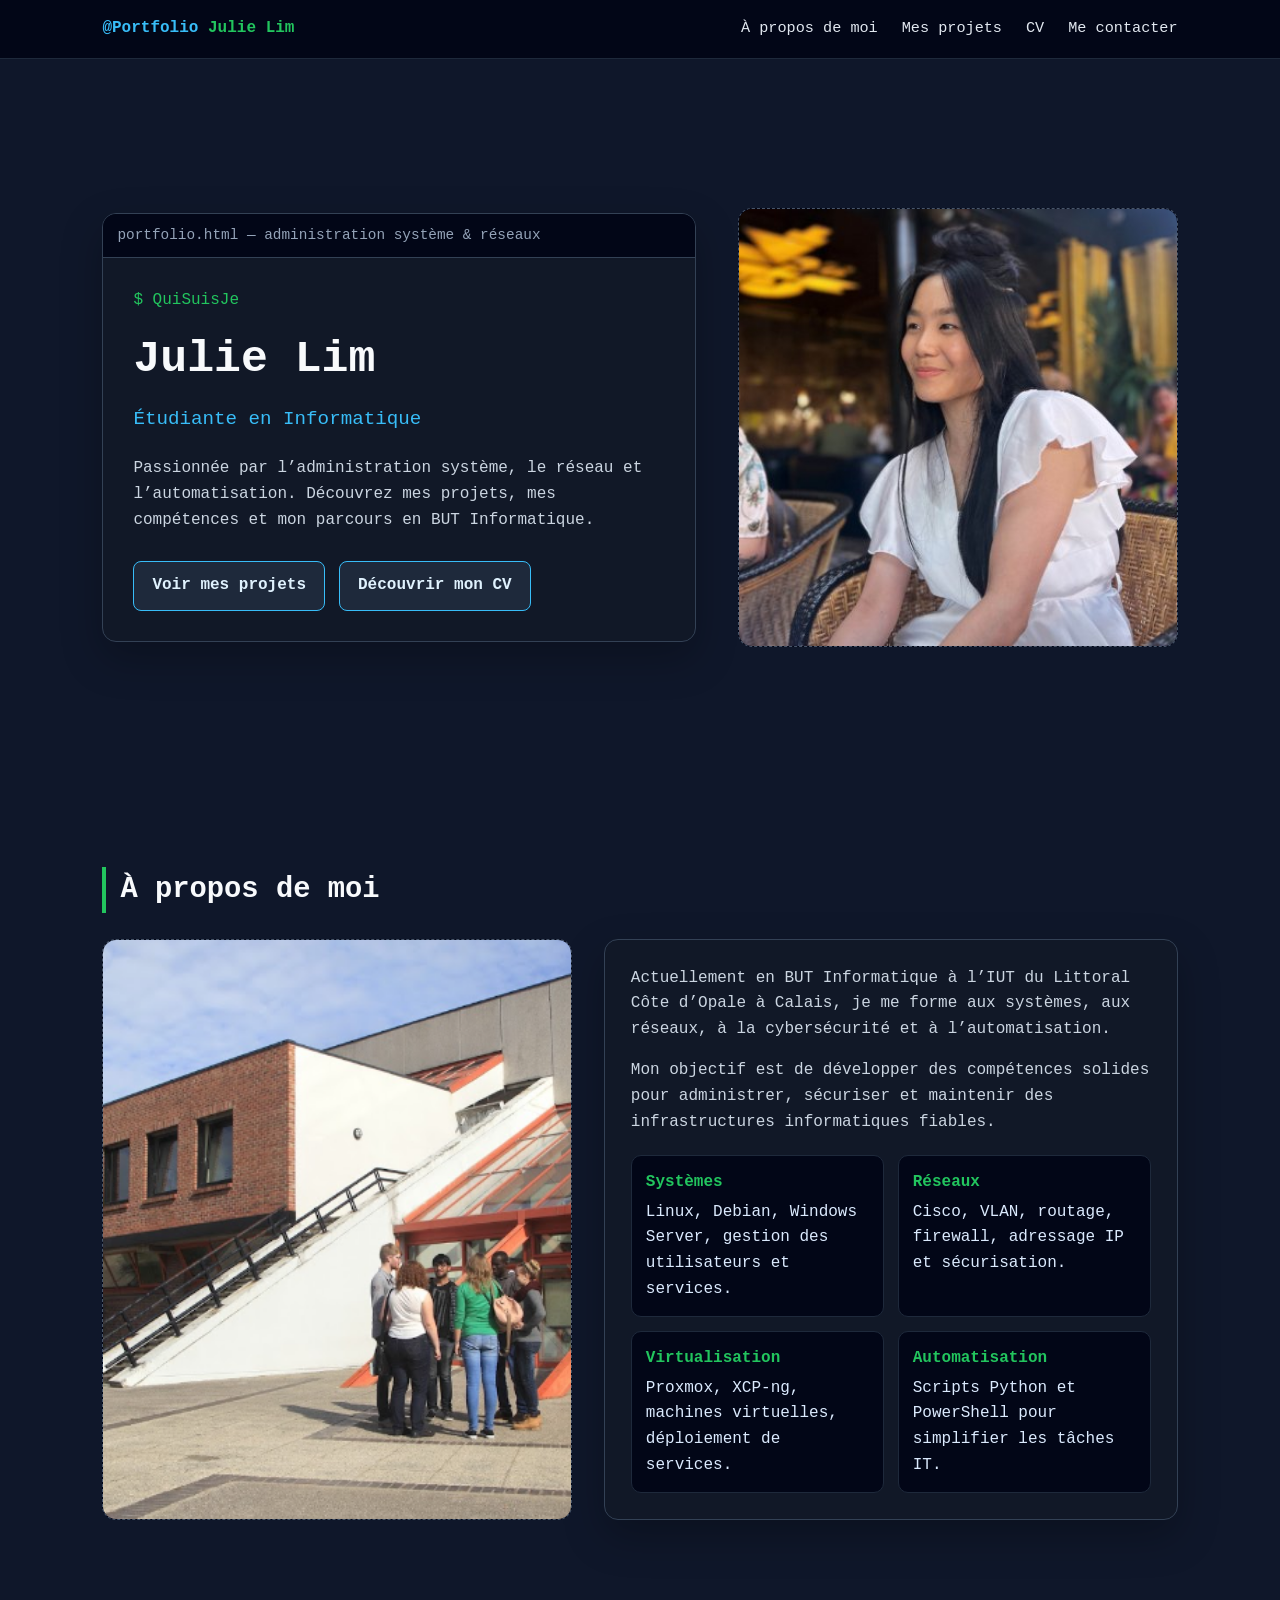
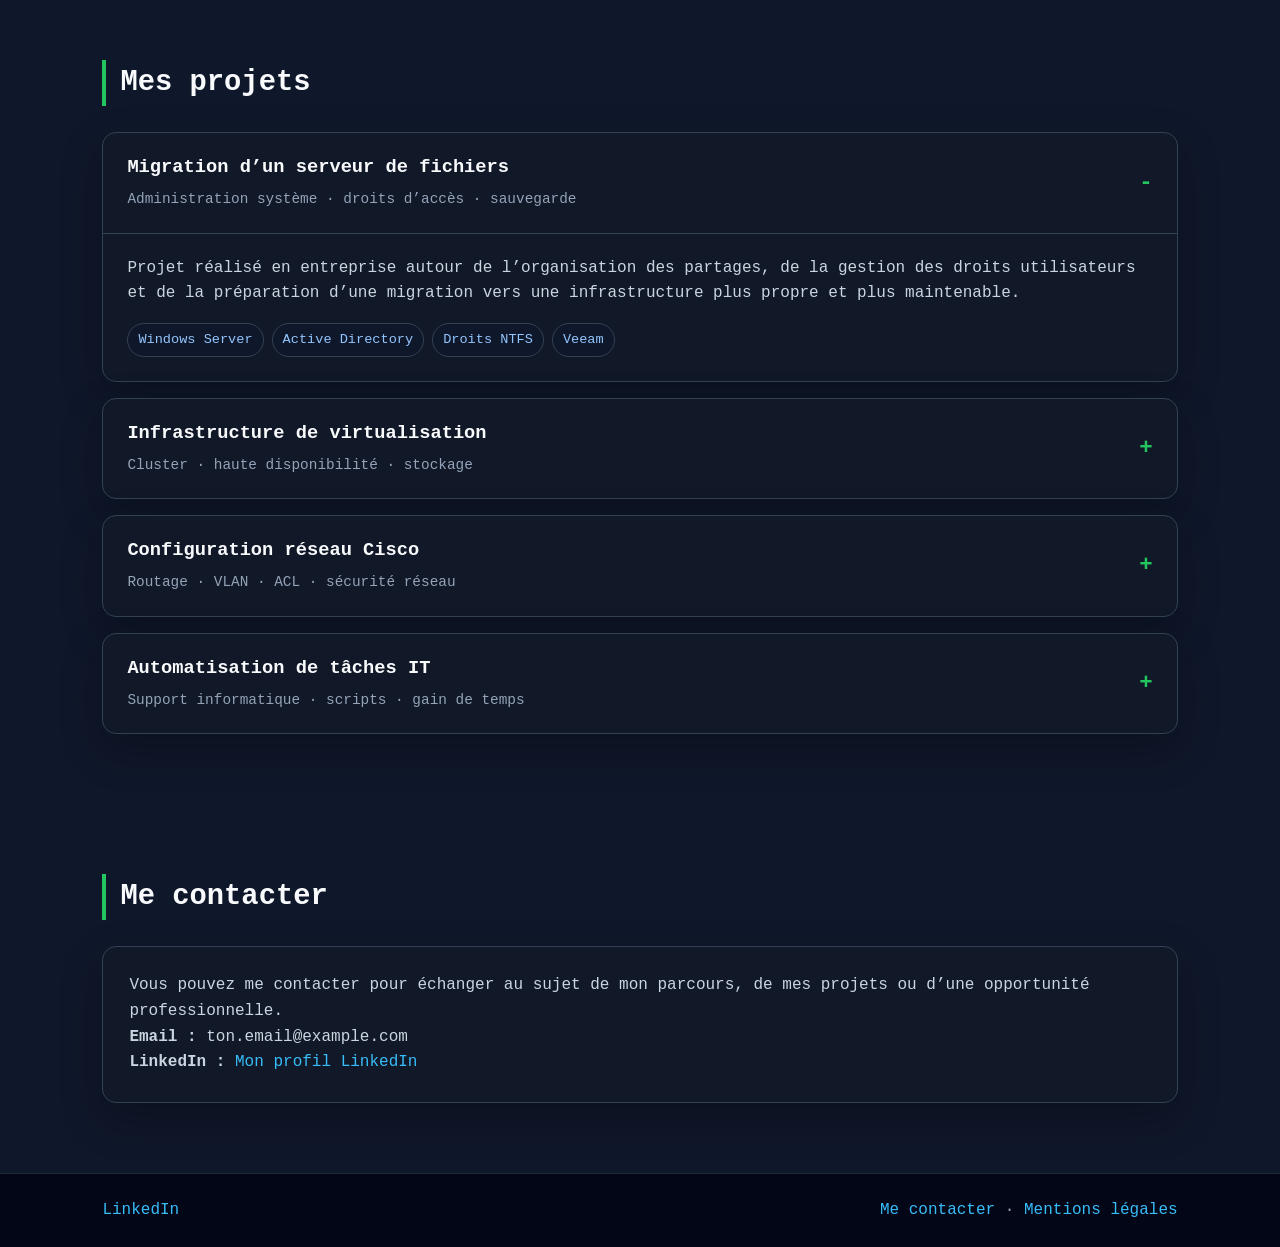
==== index.html @ 6c9efca6 "Add files via upload" ====
<!DOCTYPE html>
<html lang="fr">

<head>
    <meta charset="UTF-8" />
    <meta name="viewport" content="width=device-width, initial-scale=1.0" />
    <title>Portfolio - Julie Lim</title>
    <link rel="stylesheet" href="style.css" />
</head>

<body>
    <header>
        <nav>
            <a href="index.html" class="logo">Julie Lim</a>
            <ul class="nav-links">
                <li><a href="#apropos">À propos de moi</a></li>
                <li><a href="#projets">Mes projets</a></li>
                <li><a href="cv.html">CV</a></li>
                <li><a href="#contact">Me contacter</a></li>
            </ul>
        </nav>
    </header>

    <main>
        <section class="hero" id="accueil">
            <div class="terminal-card">
                <div class="terminal-bar">portfolio.html — administration système & réseaux</div>
                <div class="terminal-content">
                    <p class="command">$ QuiSuisJe</p>
                    <h1>Julie Lim</h1>
                    <p class="subtitle">Étudiante en Informatique</p>
                    <p class="intro">
                        Passionnée par l’administration système, le réseau et l’automatisation. Découvrez mes projets, mes compétences et mon parcours en BUT Informatique.
                    </p>
                    <div class="btn-row">
                        <a href="#projets" class="btn">Voir mes projets</a>
                        <a href="cv.html" class="btn">Découvrir mon CV</a>
                    </div>
                </div>
            </div>

            <div class="photo-box">
                <img src="moi.jpg" alt="Photo de Julie Lim">
            </div>
        </section>

        <section id="apropos">
            <h2 class="section-title">À propos de moi</h2>
            <div class="about-grid">
                <div class="photo-box">
                    <img src="iut.png" alt="IUT du Littoral Côte d’Opale">
                </div>

                <div class="panel">
                    <p>
                        Actuellement en BUT Informatique à l’IUT du Littoral Côte d’Opale à Calais, je me forme aux systèmes, aux réseaux, à la cybersécurité et à l’automatisation.
                    </p>

                    <p>
                        Mon objectif est de développer des compétences solides pour administrer, sécuriser et maintenir des infrastructures informatiques fiables.
                    </p>

                    <div class="skills">
                        <div class="skill">
                            <strong>Systèmes</strong> Linux, Debian, Windows Server, gestion des utilisateurs et services.
                        </div>
                        <div class="skill">
                            <strong>Réseaux</strong> Cisco, VLAN, routage, firewall, adressage IP et sécurisation.
                        </div>
                        <div class="skill">
                            <strong>Virtualisation</strong> Proxmox, XCP-ng, machines virtuelles, déploiement de services.
                        </div>
                        <div class="skill">
                            <strong>Automatisation</strong> Scripts Python et PowerShell pour simplifier les tâches IT.
                        </div>
                    </div>
                </div>
            </div>
        </section>

        <section id="projets">
            <h2 class="section-title">Mes projets</h2>

            <div class="projects-list">
                <details class="project-card" open>
                    <summary>
                        <div class="project-title">
                            <h3>Migration d’un serveur de fichiers</h3>
                            <span>Administration système · droits d’accès · sauvegarde</span>
                        </div>
                    </summary>
                    <div class="project-content">
                        <p>
                            Projet réalisé en entreprise autour de l’organisation des partages, de la gestion des droits utilisateurs et de la préparation d’une migration vers une infrastructure plus propre et plus maintenable.
                        </p>
                        <div class="tags">
                            <span class="tag">Windows Server</span>
                            <span class="tag">Active Directory</span>
                            <span class="tag">Droits NTFS</span>
                            <span class="tag">Veeam</span>
                        </div>
                    </div>
                </details>

                <details class="project-card">
                    <summary>
                        <div class="project-title">
                            <h3>Infrastructure de virtualisation</h3>
                            <span>Cluster · haute disponibilité · stockage</span>
                        </div>
                    </summary>
                    <div class="project-content">
                        <p>
                            Mise en place et étude d’une infrastructure de virtualisation avec plusieurs hôtes, dans le but de mieux comprendre la haute disponibilité, le stockage partagé et le déploiement de machines virtuelles.
                        </p>
                        <div class="tags">
                            <span class="tag">Proxmox</span>
                            <span class="tag">XCP-ng</span>
                            <span class="tag">Ceph</span>
                            <span class="tag">HA</span>
                        </div>
                    </div>
                </details>

                <details class="project-card">
                    <summary>
                        <div class="project-title">
                            <h3>Configuration réseau Cisco</h3>
                            <span>Routage · VLAN · ACL · sécurité réseau</span>
                        </div>
                    </summary>
                    <div class="project-content">
                        <p>
                            Travaux pratiques réalisés sur Packet Tracer autour de la configuration réseau : adressage IP, VLAN, routage dynamique, ACL et sécurisation des échanges entre différents segments du réseau.
                        </p>
                        <div class="tags">
                            <span class="tag">Cisco</span>
                            <span class="tag">Packet Tracer</span>
                            <span class="tag">VLAN</span>
                            <span class="tag">OSPF</span>
                            <span class="tag">ACL</span>
                        </div>
                    </div>
                </details>

                <details class="project-card">
                    <summary>
                        <div class="project-title">
                            <h3>Automatisation de tâches IT</h3>
                            <span>Support informatique · scripts · gain de temps</span>
                        </div>
                    </summary>
                    <div class="project-content">
                        <p>
                            Création de scripts pour automatiser certaines tâches répétitives, faciliter le support informatique et fiabiliser les actions d’administration sur des postes ou serveurs.
                        </p>
                        <div class="tags">
                            <span class="tag">Python</span>
                            <span class="tag">PowerShell</span>
                            <span class="tag">Support IT</span>
                            <span class="tag">Automatisation</span>
                        </div>
                    </div>
                </details>
            </div>
        </section>

        <section id="contact">
            <h2 class="section-title">Me contacter</h2>
            <div class="contact-box">
                <p>
                    Vous pouvez me contacter pour échanger au sujet de mon parcours, de mes projets ou d’une opportunité professionnelle.
                </p>
                <p><strong>Email :</strong> ton.email@example.com</p>
                <p><strong>LinkedIn :</strong> <a href="#" target="_blank">Mon profil LinkedIn</a></p>
            </div>
        </section>
    </main>

    <footer>
        <div>
            <a href="#" target="_blank">LinkedIn</a>
        </div>
        <div>
            <a href="#contact">Me contacter</a> · <a href="mentions-legales.html">Mentions légales</a>
        </div>
    </footer>
</body>

</html>
---- style.css ----
* {
    margin: 0;
    padding: 0;
    box-sizing: border-box;
}

html {
    scroll-behavior: smooth;
}

body {
    font-family: Consolas, Monaco, "Courier New", monospace;
    background: #0f172a;
    color: #dbeafe;
    line-height: 1.6;
}

a {
    color: #38bdf8;
    text-decoration: none;
}

a:hover {
    text-decoration: underline;
}

header {
    background: #020617;
    border-bottom: 1px solid #1e293b;
    padding: 16px 8%;
    position: sticky;
    top: 0;
    z-index: 10;
}

nav {
    display: flex;
    justify-content: space-between;
    align-items: center;
    gap: 20px;
}

.logo {
    color: #22c55e;
    font-weight: bold;
}

.logo::before {
    content: "@Portfolio ";
    color: #38bdf8;
}

.nav-links {
    display: flex;
    gap: 24px;
    list-style: none;
}

.nav-links a {
    color: #e2e8f0;
    font-size: 0.95rem;
}

section {
    padding: 70px 8%;
}

.hero {
    min-height: 82vh;
    display: grid;
    grid-template-columns: 1.15fr 0.85fr;
    align-items: center;
    gap: 42px;
}

.terminal-card,
.panel,
.project-card,
.contact-box {
    background: #111827;
    border: 1px solid #334155;
    border-radius: 14px;
    box-shadow: 0 16px 40px rgba(0, 0, 0, 0.25);
}

.terminal-card {
    overflow: hidden;
}

.terminal-bar {
    background: #020617;
    border-bottom: 1px solid #334155;
    padding: 10px 14px;
    color: #94a3b8;
    font-size: 0.9rem;
}

.terminal-content {
    padding: 30px;
}

.command {
    color: #22c55e;
    margin-bottom: 10px;
}

h1 {
    color: #f8fafc;
    font-size: 2.8rem;
    margin-bottom: 8px;
}

.subtitle {
    color: #38bdf8;
    font-size: 1.2rem;
    margin-bottom: 22px;
}

.intro {
    color: #cbd5e1;
    max-width: 720px;
    margin-bottom: 28px;
}

.btn-row {
    display: flex;
    gap: 14px;
    flex-wrap: wrap;
}

.btn {
    display: inline-block;
    background: #1e293b;
    color: #e0f2fe;
    padding: 11px 18px;
    border-radius: 8px;
    border: 1px solid #38bdf8;
    font-weight: bold;
}

.btn:hover {
    background: #0f172a;
    text-decoration: none;
}

.photo-box {
    min-height: 350px;
    border: 1px dashed #475569;
    border-radius: 14px;
    display: flex;
    align-items: center;
    justify-content: center;
    text-align: center;
    color: #94a3b8;
    padding: 0;
    background: #020617;
    overflow: hidden;
}

.photo-box img {
    width: 100%;
    height: 100%;
    min-height: 350px;
    object-fit: cover;
    display: block;
}

.section-title {
    color: #f8fafc;
    font-size: 1.8rem;
    margin-bottom: 26px;
    border-left: 4px solid #22c55e;
    padding-left: 14px;
}

.about-grid {
    display: grid;
    grid-template-columns: 0.9fr 1.1fr;
    gap: 32px;
    align-items: stretch;
}

.panel {
    padding: 26px;
}

.panel p {
    color: #cbd5e1;
    margin-bottom: 16px;
}

.skills {
    display: grid;
    grid-template-columns: repeat(auto-fit, minmax(220px, 1fr));
    gap: 14px;
    margin-top: 20px;
}

.skill {
    background: #020617;
    border: 1px solid #1e293b;
    padding: 14px;
    border-radius: 10px;
    color: #dbeafe;
}

.skill strong {
    color: #22c55e;
    display: block;
    margin-bottom: 4px;
}

.projects-list {
    display: grid;
    gap: 16px;
}

details.project-card {
    padding: 0;
    overflow: hidden;
}

summary {
    cursor: pointer;
    padding: 20px 24px;
    list-style: none;
    display: flex;
    justify-content: space-between;
    align-items: center;
    gap: 16px;
}

summary::-webkit-details-marker {
    display: none;
}

summary::after {
    content: "+";
    color: #22c55e;
    font-size: 1.4rem;
    font-weight: bold;
}

details[open] summary::after {
    content: "-";
}

.project-title h3 {
    color: #f8fafc;
    margin-bottom: 4px;
}

.project-title span {
    color: #94a3b8;
    font-size: 0.9rem;
}

.project-content {
    border-top: 1px solid #334155;
    padding: 22px 24px 24px;
    color: #cbd5e1;
}

.tags {
    margin-top: 16px;
    display: flex;
    flex-wrap: wrap;
    gap: 8px;
}

.tag {
    background: #0f172a;
    border: 1px solid #334155;
    color: #93c5fd;
    padding: 5px 10px;
    border-radius: 999px;
    font-size: 0.85rem;
}

.contact-box {
    padding: 26px;
    color: #cbd5e1;
}

.cv-page {
    display: grid;
    gap: 30px;
}

.cv-image-box {
    background: #111827;
    border: 1px solid #334155;
    border-radius: 14px;
    padding: 20px;
    box-shadow: 0 16px 40px rgba(0, 0, 0, 0.25);
    display: flex;
    justify-content: center;
}

.cv-image-box img {
    width: 100%;
    max-width: 950px;
    height: auto;
    border-radius: 8px;
    display: block;
}

footer {
    background: #020617;
    border-top: 1px solid #1e293b;
    padding: 24px 8%;
    display: flex;
    justify-content: space-between;
    gap: 20px;
    flex-wrap: wrap;
    color: #94a3b8;
}

@media (max-width: 850px) {
    nav,
    .nav-links,
    footer {
        flex-direction: column;
        align-items: flex-start;
    }
    .hero,
    .about-grid {
        grid-template-columns: 1fr;
    }
    h1 {
        font-size: 2.2rem;
    }
    .cv-viewer {
        height: 600px;
    }
}
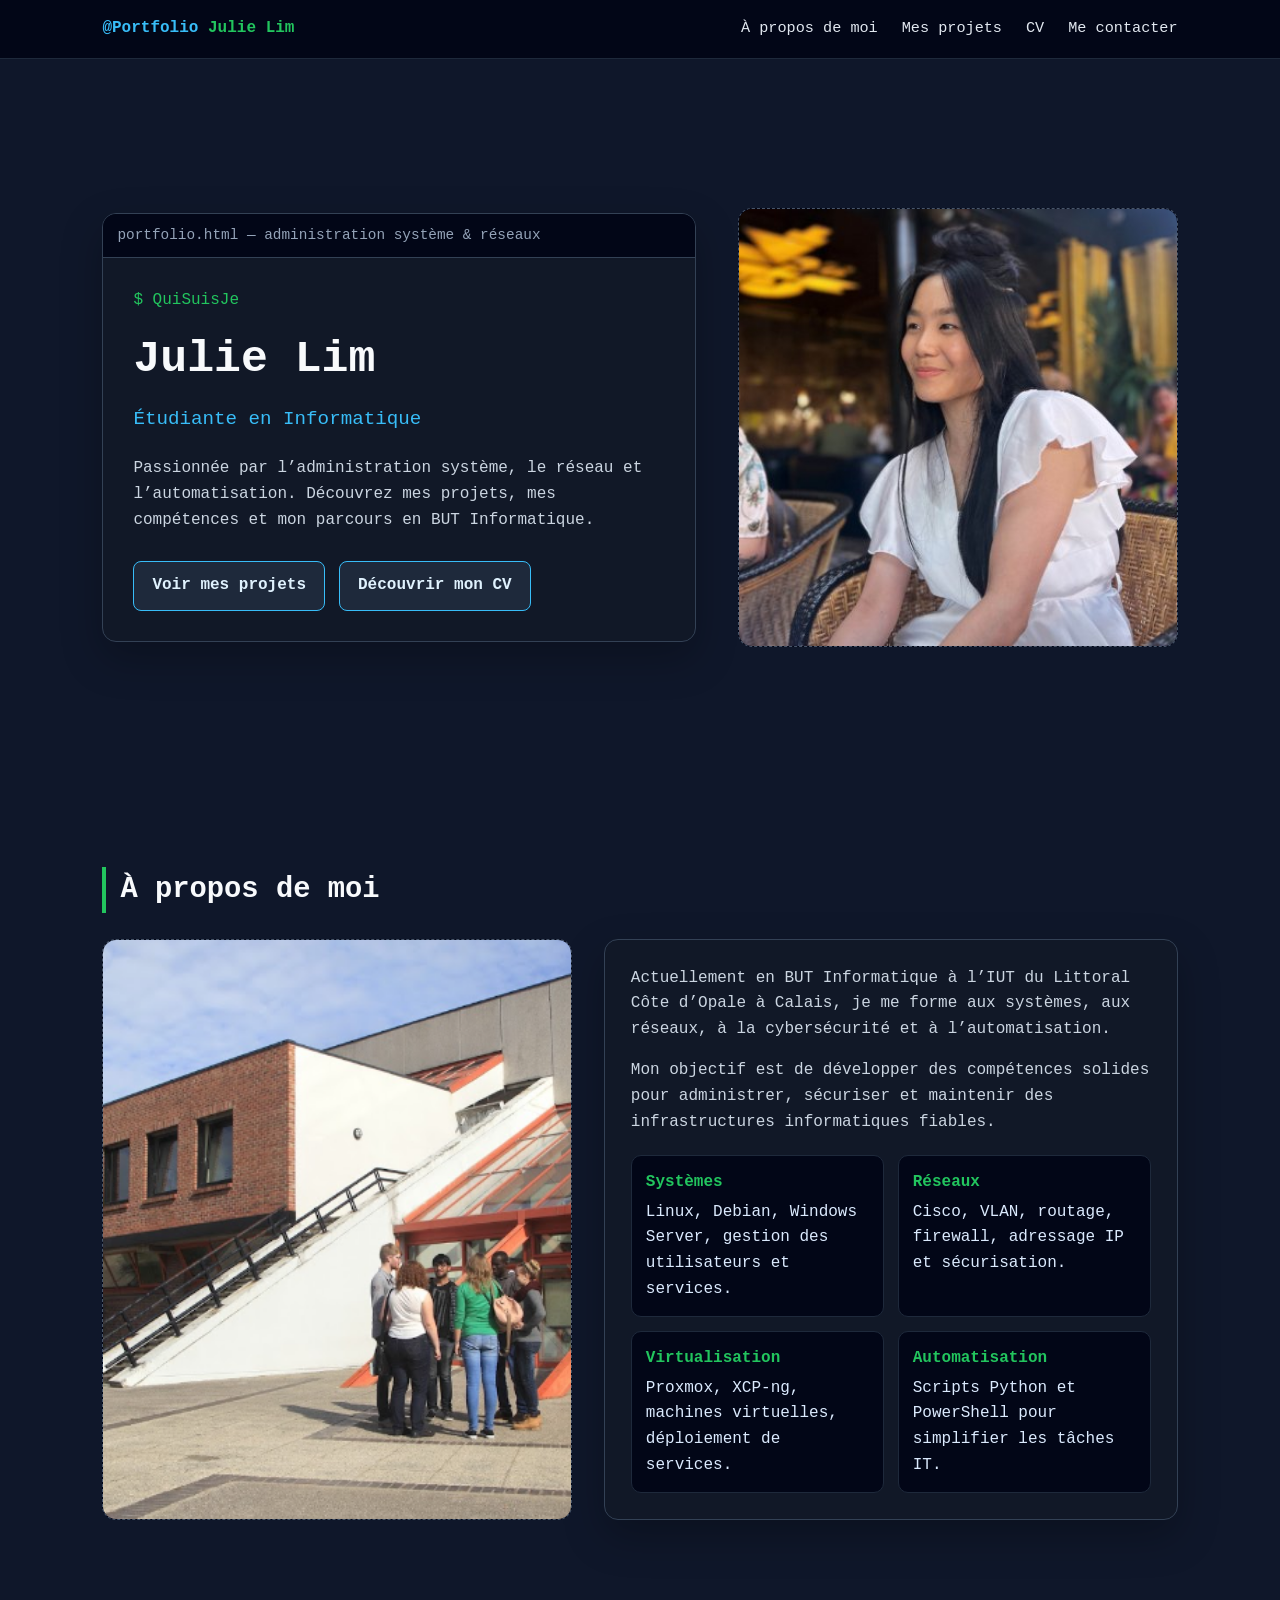
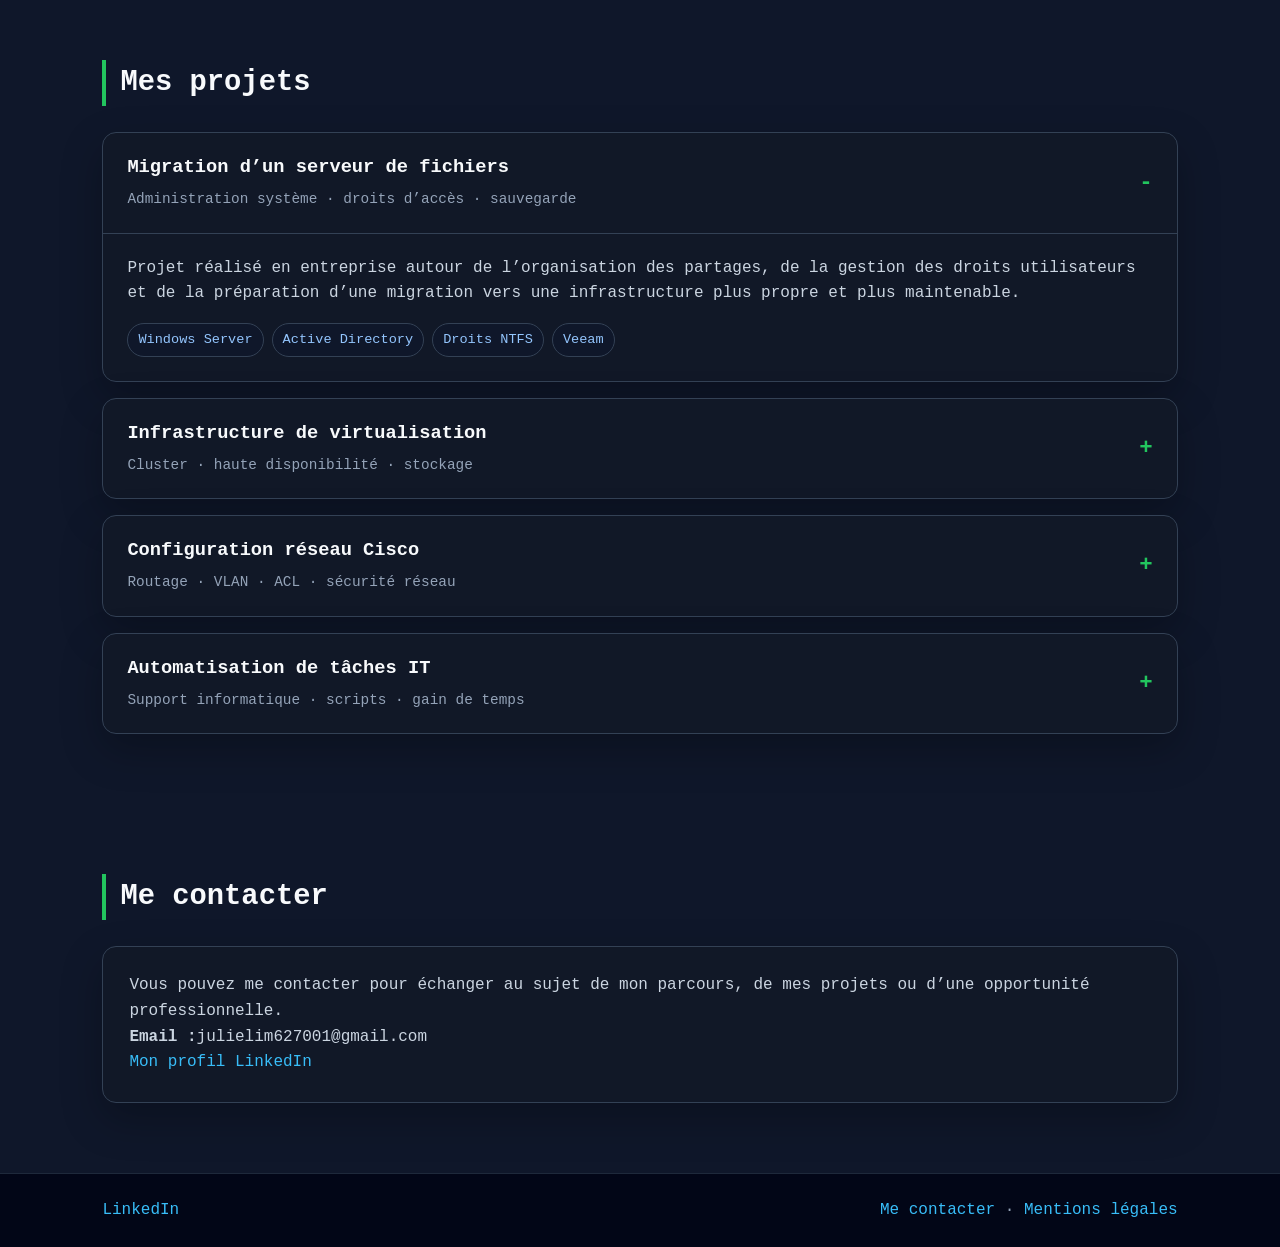
==== commit d13e5564: "linkedin + email" ====
--- a/index.html
+++ b/index.html
@@ -171,8 +171,10 @@
                 <p>
                     Vous pouvez me contacter pour échanger au sujet de mon parcours, de mes projets ou d’une opportunité professionnelle.
                 </p>
-                <p><strong>Email :</strong> ton.email@example.com</p>
-                <p><strong>LinkedIn :</strong> <a href="#" target="_blank">Mon profil LinkedIn</a></p>
+                <p><strong>Email :</strong>julielim627001@gmail.com</p>
+               <a href="https://www.linkedin.com/in/julie-lim-b31261356//" target="_blank">
+                    Mon profil LinkedIn
+                </a>
             </div>
         </section>
     </main>
@@ -187,4 +189,4 @@
     </footer>
 </body>
 
-</html>+</html>
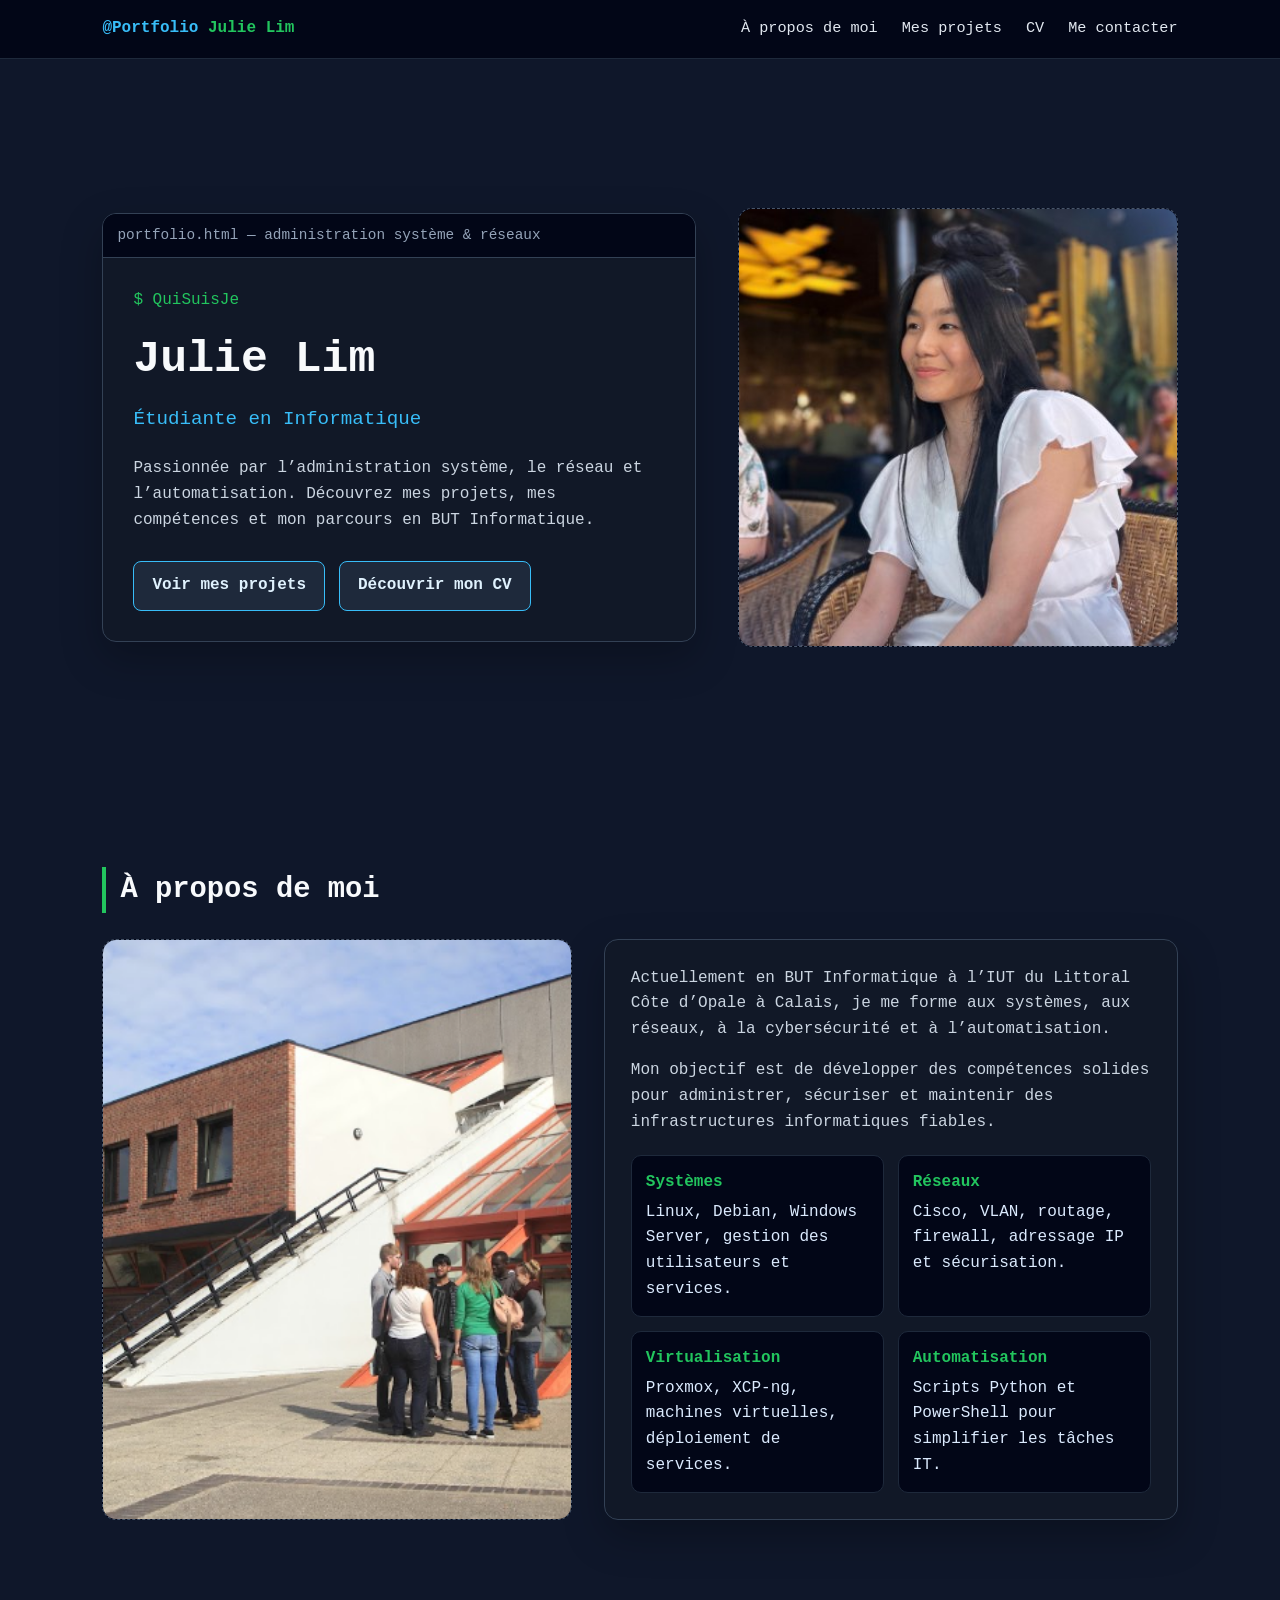
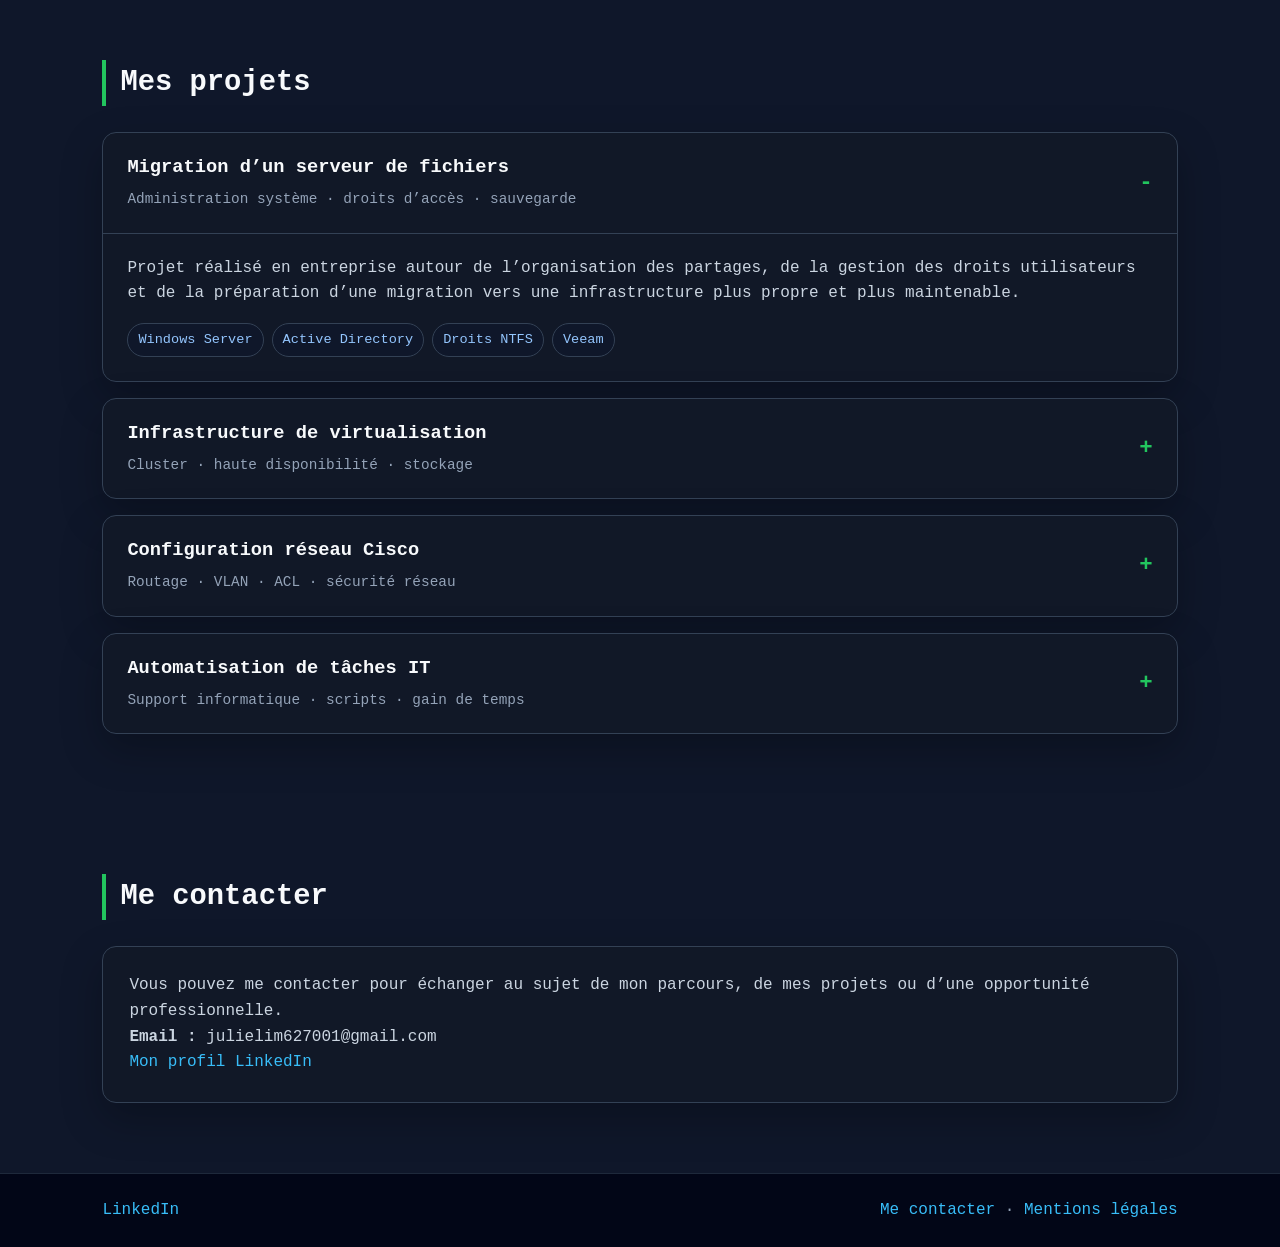
==== commit 8e8aa257: "Add files via upload" ====
--- a/index.html
+++ b/index.html
@@ -171,8 +171,8 @@
                 <p>
                     Vous pouvez me contacter pour échanger au sujet de mon parcours, de mes projets ou d’une opportunité professionnelle.
                 </p>
-                <p><strong>Email :</strong>julielim627001@gmail.com</p>
-               <a href="https://www.linkedin.com/in/julie-lim-b31261356//" target="_blank">
+                <p><strong>Email :</strong> julielim627001@gmail.com</p>
+                <a href="https://www.linkedin.com/in/julie-lim-b31261356/" target="_blank">
                     Mon profil LinkedIn
                 </a>
             </div>
@@ -181,7 +181,9 @@
 
     <footer>
         <div>
-            <a href="#" target="_blank">LinkedIn</a>
+            <a href="https://www.linkedin.com/in/julie-lim-b31261356/" target="_blank">
+                LinkedIn
+            </a>
         </div>
         <div>
             <a href="#contact">Me contacter</a> · <a href="mentions-legales.html">Mentions légales</a>
@@ -189,4 +191,4 @@
     </footer>
 </body>
 
-</html>
+</html>
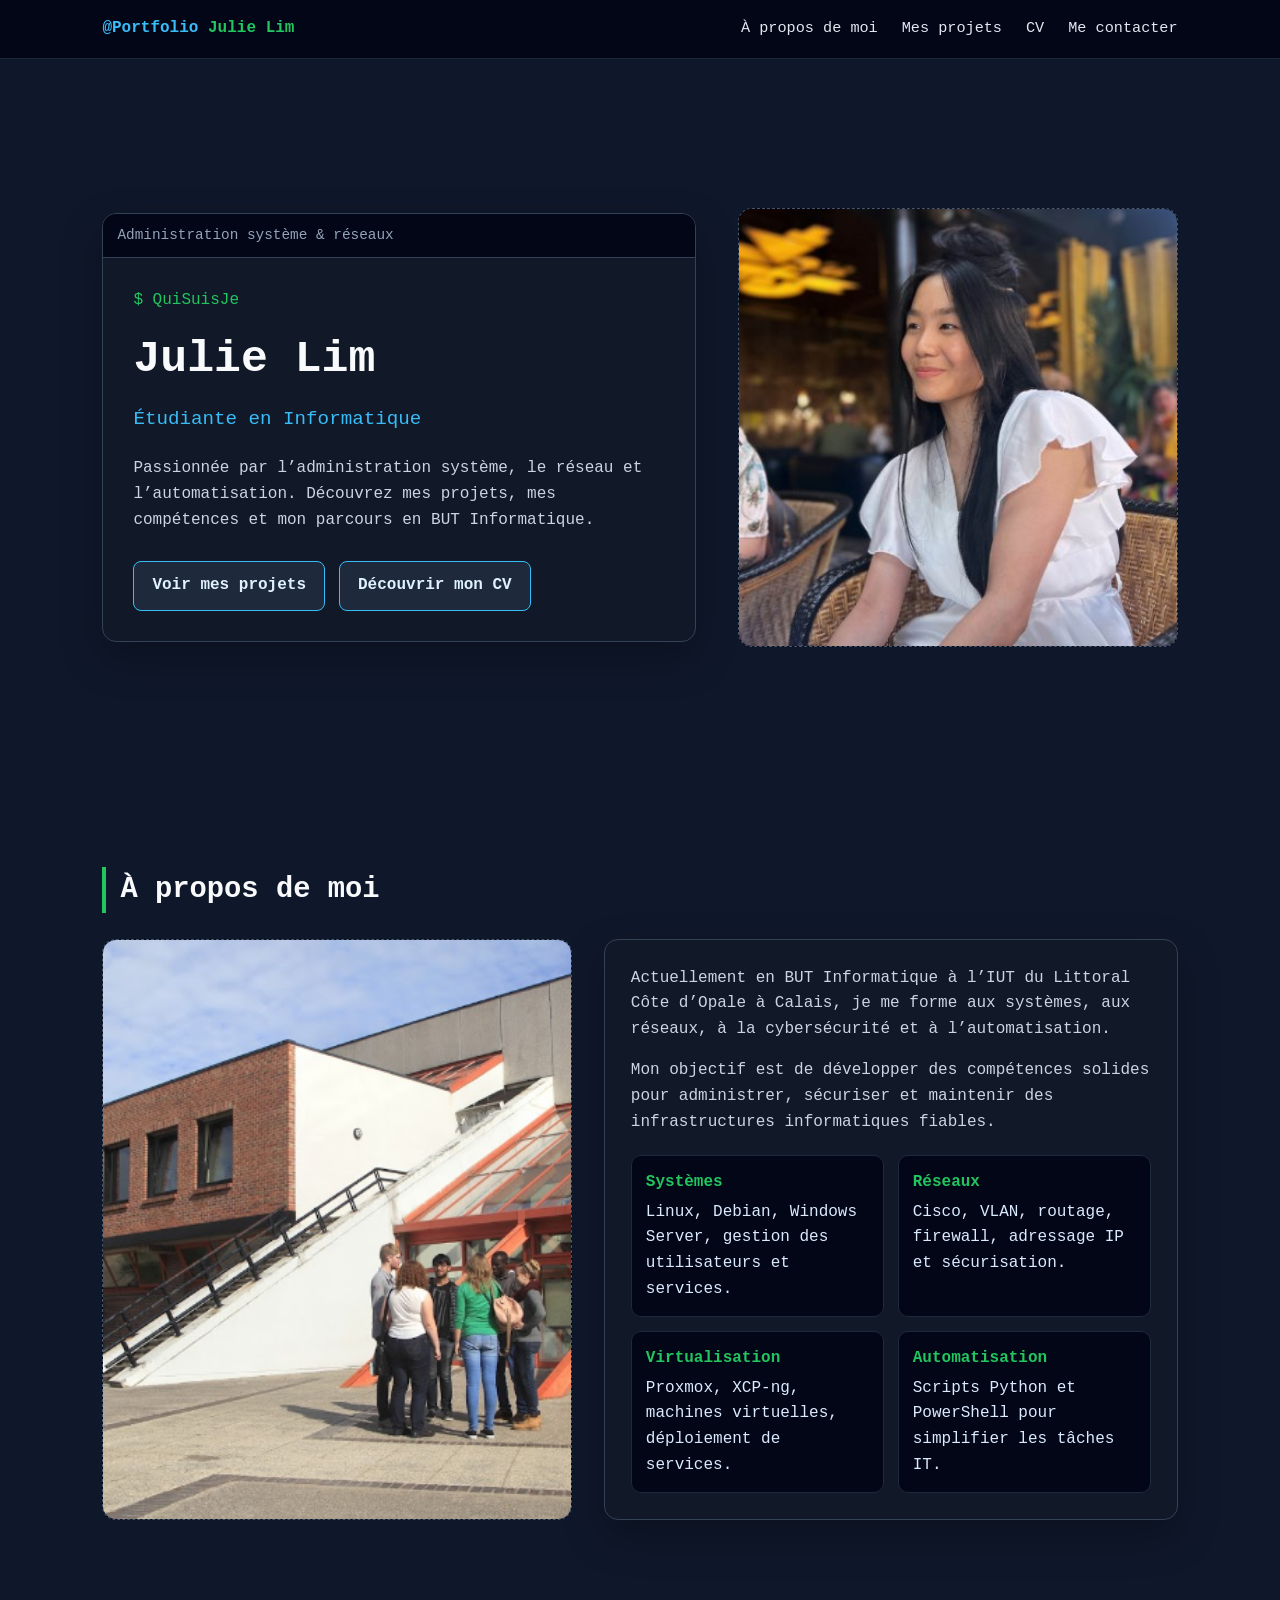
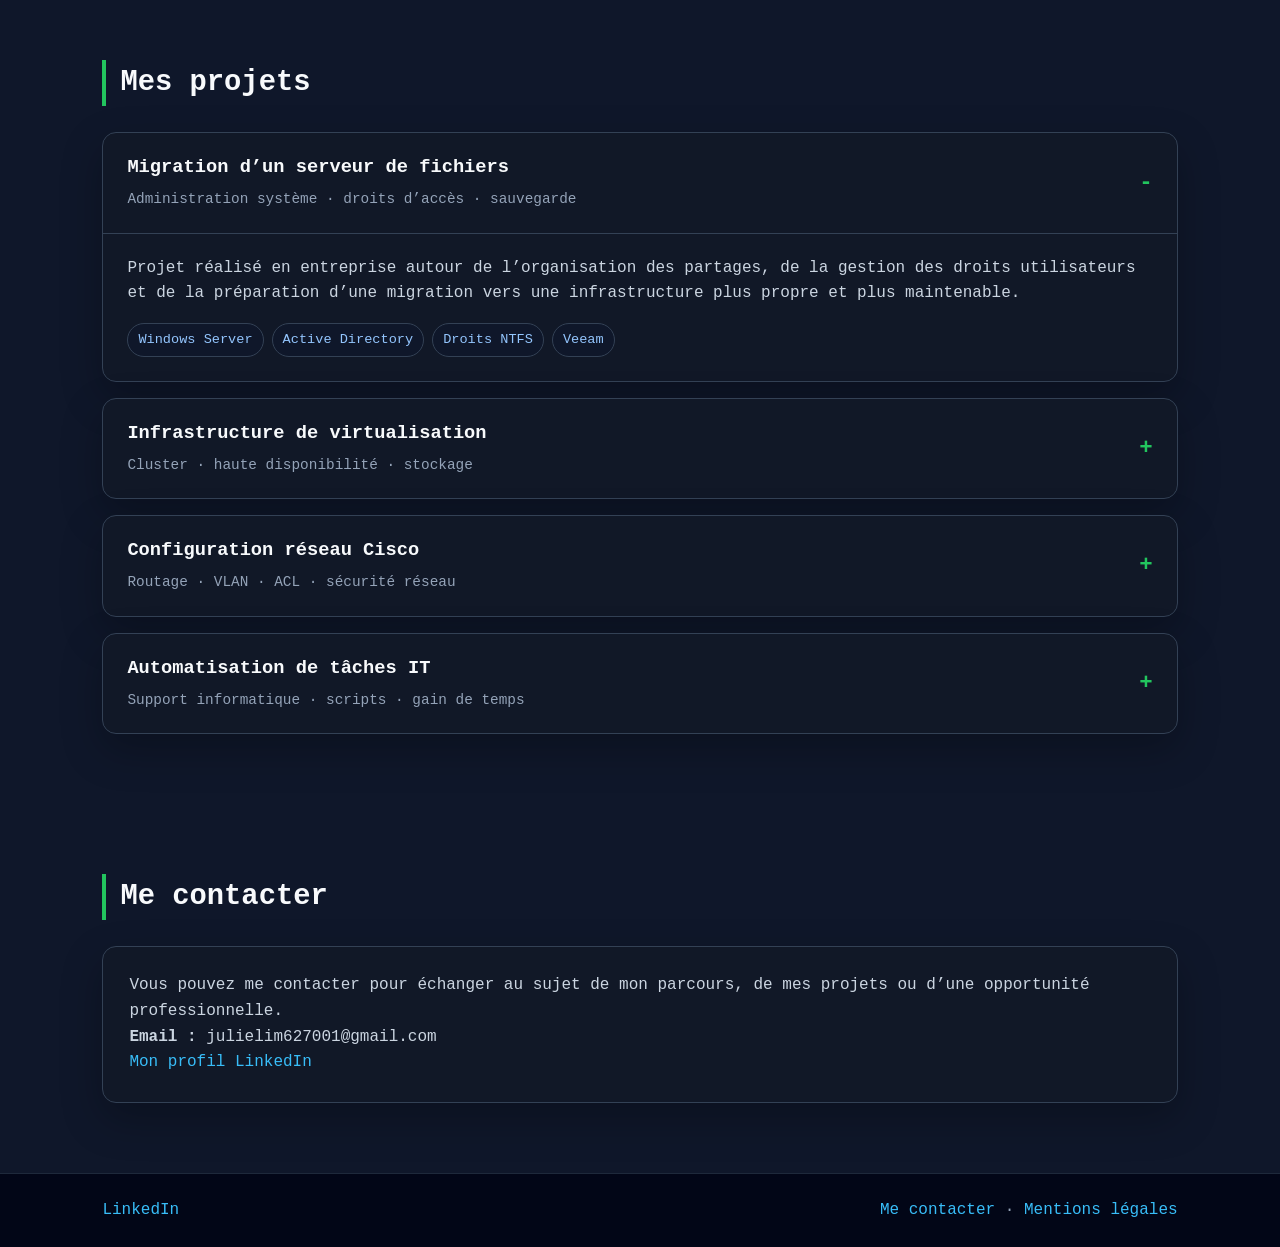
==== commit b575c3db: "Update terminal bar text in index.html" ====
--- a/index.html
+++ b/index.html
@@ -24,7 +24,7 @@
     <main>
         <section class="hero" id="accueil">
             <div class="terminal-card">
-                <div class="terminal-bar">portfolio.html — administration système & réseaux</div>
+                <div class="terminal-bar">Administration système & réseaux</div>
                 <div class="terminal-content">
                     <p class="command">$ QuiSuisJe</p>
                     <h1>Julie Lim</h1>
@@ -191,4 +191,4 @@
     </footer>
 </body>
 
-</html>+</html>
